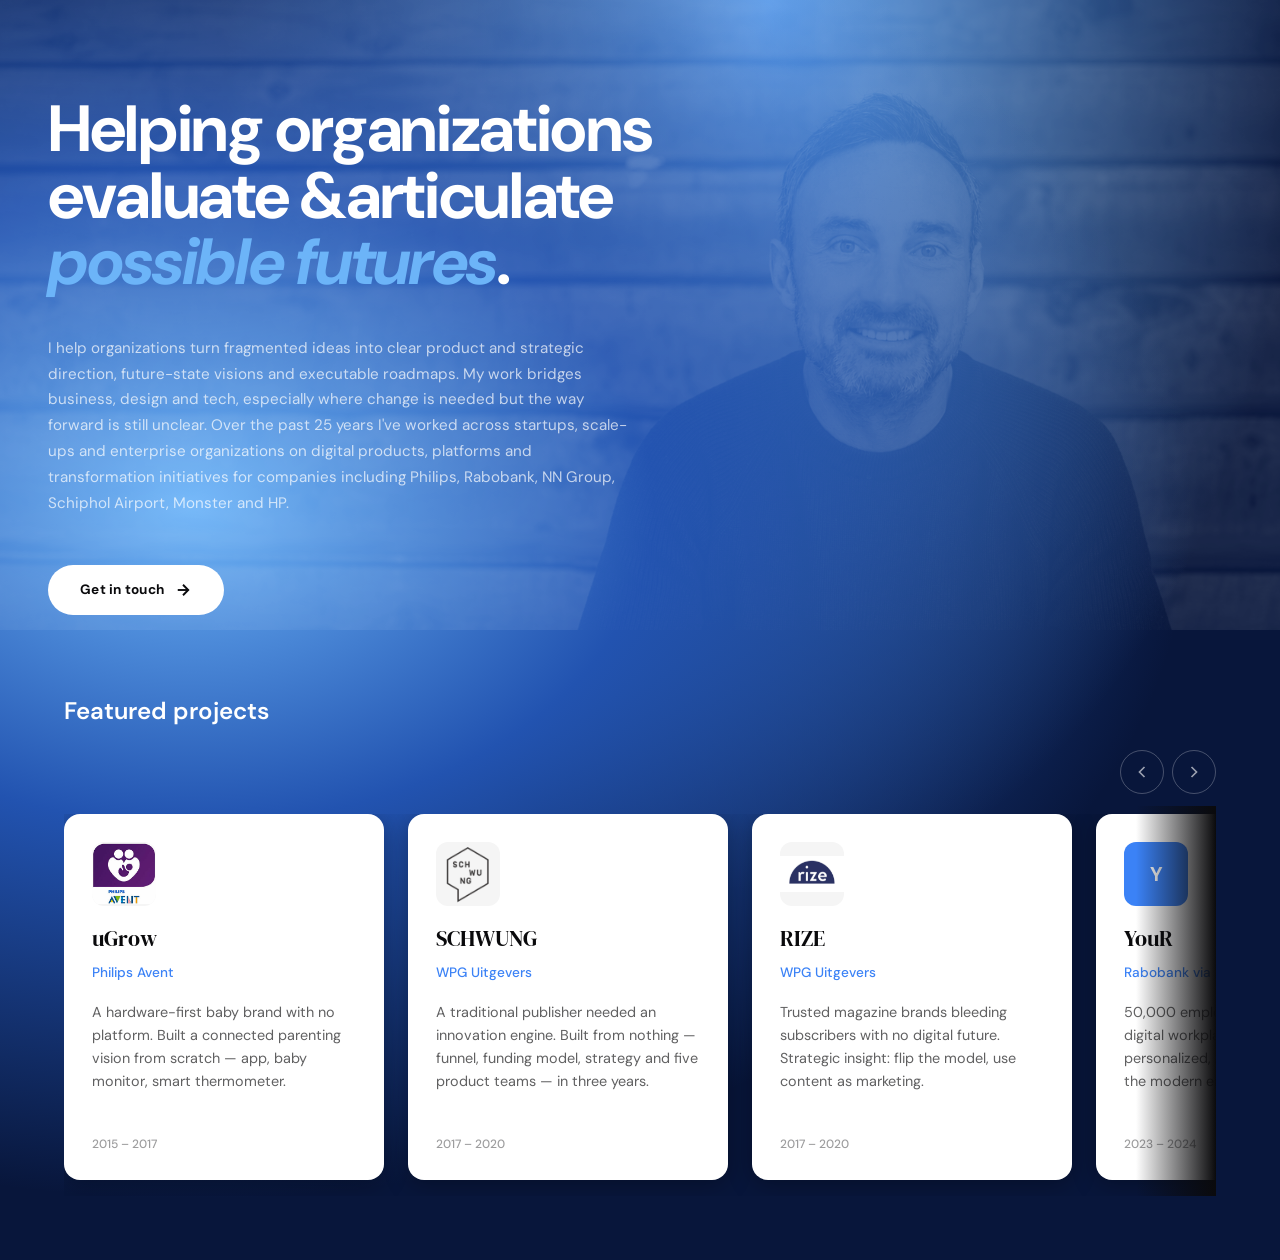
==== indexnew.html @ fad3f4cd "feat: replace R logo placeholder with RIZE image Updated project card with new RIZE logo for visual " ====
<!DOCTYPE html>
<html lang="en">
<head>
  <meta charset="UTF-8">
  <meta name="viewport" content="width=device-width, initial-scale=1.0">
  <title>Laurens Massee — Product, Innovation, Tranformation, Strategic pragmatist</title>
  <link href="https://fonts.googleapis.com/css2?family=DM+Serif+Display:ital@0;1&family=DM+Sans:wght@300;400;500;700&display=swap" rel="stylesheet">
  <style>
    * { margin: 0; padding: 0; box-sizing: border-box; }

    html {
      scroll-behavior: smooth;
    }

    body {
      font-family: 'DM Sans', -apple-system, BlinkMacSystemFont, sans-serif;
      min-height: 100vh;
      background:
        radial-gradient(ellipse at 15% 40%, #6cb4f8 0%, #2253b0 30%, transparent 65%),
        radial-gradient(ellipse at 60% 0%, #5aa0f0 0%, transparent 50%),
        #08163b;
      color: #fff;
    }

    /* ── Blended portrait ── */
    .hero-portrait {
      position: absolute;
      inset: 0;
      height: 70vh;
      pointer-events: none;
      mix-blend-mode: screen;
      opacity: 0.18;
      z-index: 0;
    }

    .hero-portrait img {
      width: 100%;
      height: 100%;
      object-fit: cover;
      object-position: center top;
    }

    /* ── Content container ── */
    .content {
      position: relative;
      z-index: 10;
      max-width: 1280px;
      margin: 0 auto;
      padding: 6rem 3rem 5rem;
    }

    /* ── Headline ── */
    .headline {
      font-family: 'DM Sans', sans-serif;
      font-weight: 700;
      font-size: clamp(1.9rem, 5.1vw, 4.2rem);
      line-height: 1.02;
      letter-spacing: -0.02em;
      color: #fff;
      max-width: 16ch;
      text-wrap: balance;
      margin-bottom: 2.5rem;
    }

    .headline em {
      font-style: italic;
      color: #6cb4f8;
    }

    /* ── Body copy ── */
    .body-copy {
      font-size: clamp(0.85rem, 1.2vw, 0.95rem);
      font-weight: 400;
      line-height: 1.7;
      color: rgba(255, 255, 255, 0.7);
      max-width: 58ch;
      margin-bottom: 3rem;
    }

    /* ── CTA Button ── */
    .cta-button {
      display: inline-flex;
      align-items: center;
      gap: 0.6rem;
      background: #fff;
      color: #0a0a0c;
      font-family: 'DM Sans', sans-serif;
      font-size: 0.85rem;
      font-weight: 700;
      letter-spacing: 0.02em;
      padding: 1rem 2rem;
      border-radius: 50px;
      text-decoration: none;
      transition: all 0.2s ease;
    }

    .cta-button:hover {
      background: #3b82f6;
      color: #fff;
    }

    .cta-button svg {
      width: 18px;
      height: 18px;
      stroke: currentColor;
      fill: none;
      stroke-width: 2.5;
    }

    /* ── Divider ── */
    .divider {
      height: 1px;
      width: 100%;
      background: rgba(255, 255, 255, 0.1);
      margin: 3rem 0 2rem;
    }

    /* ── Section heading ── */
    .section-heading {
      font-family: 'DM Sans', sans-serif;
      font-weight: 600;
      font-size: 1.5rem;
      color: #fff;
      margin-bottom: 1.5rem;
    }

    /* ── Projects section ── */
    .projects-section {
      padding: 0 4rem 4rem;
      max-width: 1400px;
      margin: 0 auto;
    }

    /* ── Carousel container ── */
    .carousel-wrapper {
      position: relative;
    }

    .carousel-nav {
      display: flex;
      justify-content: flex-end;
      gap: 0.5rem;
      margin-bottom: 1.25rem;
    }

    .carousel-btn {
      width: 44px;
      height: 44px;
      border: 1px solid rgba(255, 255, 255, 0.25);
      border-radius: 50%;
      background: transparent;
      color: rgba(255, 255, 255, 0.6);
      cursor: pointer;
      display: flex;
      align-items: center;
      justify-content: center;
      transition: all 0.2s;
    }

    .carousel-btn:hover {
      border-color: #fff;
      color: #fff;
      background: rgba(255, 255, 255, 0.08);
    }

    .carousel-btn:disabled {
      opacity: 0.3;
      cursor: not-allowed;
    }

    .carousel-btn svg {
      width: 20px;
      height: 20px;
      stroke: currentColor;
      fill: none;
      stroke-width: 2;
    }

    /* ── Carousel track ── */
    .carousel-track {
      display: flex;
      gap: 1.5rem;
      overflow-x: auto;
      scroll-behavior: smooth;
      padding-bottom: 1rem;
      scrollbar-width: none;
      -ms-overflow-style: none;
    }

    .carousel-track::-webkit-scrollbar {
      display: none;
    }

    /* ── Project cards (white, rounded) ── */
    .project-card {
      flex: 0 0 320px;
      background: #fff;
      border-radius: 16px;
      padding: 1.75rem;
      display: flex;
      flex-direction: column;
      gap: 1.25rem;
      box-shadow: 0 4px 24px rgba(0, 0, 0, 0.3);
      cursor: pointer;
      transition: transform 0.2s ease, box-shadow 0.2s ease;
    }

    .project-card:hover {
      transform: translateY(-4px);
      box-shadow: 0 8px 32px rgba(0, 0, 0, 0.4);
    }

    .card-logo {
      width: 64px;
      height: 64px;
      border-radius: 12px;
      object-fit: contain;
      background: #f5f5f5;
    }

    .card-logo-placeholder {
      width: 64px;
      height: 64px;
      border-radius: 12px;
      background: #3b82f6;
      color: #fff;
      display: flex;
      align-items: center;
      justify-content: center;
      font-family: 'DM Sans', sans-serif;
      font-size: 1.25rem;
      font-weight: 700;
    }

    /* ── Modal Overlay ── */
    .modal-overlay {
      position: fixed;
      inset: 0;
      background: rgba(8, 22, 59, 0.9);
      backdrop-filter: blur(8px);
      z-index: 1000;
      display: none;
      align-items: center;
      justify-content: center;
      padding: 2rem;
    }

    .modal-overlay.active {
      display: flex;
    }

    .modal-content {
      background: #fff;
      border-radius: 20px;
      max-width: 640px;
      width: 100%;
      max-height: 85vh;
      overflow-y: auto;
      padding: 2.5rem;
      position: relative;
    }

    .modal-close {
      position: absolute;
      top: 1.25rem;
      right: 1.25rem;
      width: 40px;
      height: 40px;
      border: none;
      background: #f0f0f0;
      border-radius: 50%;
      cursor: pointer;
      display: flex;
      align-items: center;
      justify-content: center;
      transition: background 0.2s;
    }

    .modal-close:hover {
      background: #e0e0e0;
    }

    .modal-close svg {
      width: 20px;
      height: 20px;
      stroke: #333;
      stroke-width: 2;
    }

    .modal-number {
      display: inline-flex;
      align-items: center;
      justify-content: center;
      width: 56px;
      height: 56px;
      border-radius: 12px;
      background: #3b82f6;
      color: #fff;
      font-family: 'DM Sans', sans-serif;
      font-size: 0.75rem;
      font-weight: 700;
      letter-spacing: 0.08em;
      margin-bottom: 1.5rem;
    }

    .modal-title {
      font-family: 'DM Serif Display', Georgia, serif;
      font-size: 2rem;
      font-weight: 400;
      color: #0a0a0c;
      line-height: 1.2;
      margin-bottom: 0.5rem;
    }

    .modal-client {
      font-size: 1rem;
      font-weight: 500;
      color: #3b82f6;
      margin-bottom: 1.5rem;
    }

    .modal-body {
      font-size: 1rem;
      font-weight: 400;
      line-height: 1.7;
      color: rgba(10, 10, 12, 0.75);
      margin-bottom: 1.5rem;
    }

    .modal-outcome-label {
      font-size: 0.75rem;
      font-weight: 700;
      letter-spacing: 0.1em;
      text-transform: uppercase;
      color: rgba(10, 10, 12, 0.4);
      margin-bottom: 0.5rem;
    }

    .modal-outcome {
      font-size: 0.95rem;
      font-weight: 400;
      line-height: 1.6;
      color: rgba(10, 10, 12, 0.65);
      margin-bottom: 1.5rem;
    }

    .modal-meta {
      display: flex;
      gap: 2rem;
      padding-top: 1rem;
      border-top: 1px solid #eee;
    }

    .modal-meta-item {
      display: flex;
      flex-direction: column;
      gap: 0.25rem;
    }

    .modal-meta-label {
      font-size: 0.7rem;
      font-weight: 700;
      letter-spacing: 0.1em;
      text-transform: uppercase;
      color: rgba(10, 10, 12, 0.4);
    }

    .modal-meta-value {
      font-size: 0.9rem;
      font-weight: 500;
      color: #0a0a0c;
    }

    .card-number {
      display: inline-flex;
      align-items: center;
      justify-content: center;
      width: 56px;
      height: 56px;
      border-radius: 12px;
      background: #3b82f6;
      color: #fff;
      font-family: 'DM Sans', sans-serif;
      font-size: 0.75rem;
      font-weight: 700;
      letter-spacing: 0.08em;
      text-transform: uppercase;
    }

    .card-title {
      font-family: 'DM Serif Display', Georgia, serif;
      font-size: 1.35rem;
      font-weight: 400;
      color: #0a0a0c;
      line-height: 1.2;
    }

    .card-client {
      font-size: 0.85rem;
      font-weight: 500;
      color: #3b82f6;
      margin-top: -0.5rem;
    }

    .card-body {
      font-size: 0.9rem;
      font-weight: 400;
      line-height: 1.6;
      color: rgba(10, 10, 12, 0.65);
    }

    .card-year {
      font-size: 0.75rem;
      font-weight: 500;
      color: rgba(10, 10, 12, 0.4);
      margin-top: auto;
    }

    /* ── Fade edge ── */
    .carousel-fade {
      position: absolute;
      right: 0;
      top: 56px;
      bottom: 0;
      width: 80px;
      background: linear-gradient(to left, #0a0a0c 0%, transparent 100%);
      pointer-events: none;
    }

    /* ── Mobile ── */
    @media (max-width: 768px) {
      .content {
        padding: 4rem 1.5rem 3rem;
      }

      .hero-portrait {
        height: 50vh;
        opacity: 0.12;
      }

      .headline {
        font-size: 2rem;
        max-width: 100%;
      }

      .carousel-nav {
        justify-content: flex-start;
      }

      .project-card {
        flex: 0 0 280px;
      }

      .carousel-fade {
        display: none;
      }
    }
  </style>
</head>
<body>

  <!-- Blended portrait background -->
  <div class="hero-portrait" aria-hidden="true">
    <img src="hero-bg.jpg" alt="">
  </div>

  <!-- Content -->
  <div class="content">

    <!-- Headline -->
    <h1 class="headline">
      Helping organizations evaluate &amp;articulate <em>possible futures</em>.<br>
    </h1>

    <!-- Body copy -->
    <p class="body-copy">
      I help organizations turn fragmented ideas into clear product and strategic direction, future-state visions and executable roadmaps. My work bridges business, design and tech, especially where change is needed but the way forward is still unclear. Over the past 25 years I've worked across startups, scale-ups and enterprise organizations on digital products, platforms and transformation initiatives for companies including Philips, Rabobank, NN Group, Schiphol Airport, Monster and HP.
    </p>

    <!-- CTA Button -->
    <a href="#cases" class="cta-button">
      Get in touch
      <svg viewBox="0 0 24 24"><path d="M5 12h14"/><path d="m12 5 7 7-7 7"/></svg>
    </a>
  </div>

  <!-- Featured Projects Section -->
  <div class="projects-section">
    <!-- Section heading -->
    <h2 class="section-heading">Featured projects</h2>
    <!-- Carousel -->
    <div class="carousel-wrapper" id="cases">
      <div class="carousel-nav">
        <button class="carousel-btn" id="prevBtn" aria-label="Previous">
          <svg viewBox="0 0 24 24"><polyline points="15 18 9 12 15 6"/></svg>
        </button>
        <button class="carousel-btn" id="nextBtn" aria-label="Next">
          <svg viewBox="0 0 24 24"><polyline points="9 6 15 12 9 18"/></svg>
        </button>
      </div>

      <div class="carousel-track" id="carouselTrack">

        <article class="project-card">
          <img src="logos/philips-avent.jpg" alt="Philips Avent" class="card-logo">
          <h3 class="card-title">uGrow</h3>
          <p class="card-client">Philips Avent</p>
          <p class="card-body">A hardware-first baby brand with no platform. Built a connected parenting vision from scratch — app, baby monitor, smart thermometer.</p>
          <span class="card-year">2015 – 2017</span>
        </article>

        <article class="project-card">
          <img src="logos/schwung.png" alt="SCHWUNG" class="card-logo">
          <h3 class="card-title">SCHWUNG</h3>
          <p class="card-client">WPG Uitgevers</p>
          <p class="card-body">A traditional publisher needed an innovation engine. Built from nothing — funnel, funding model, strategy and five product teams — in three years.</p>
          <span class="card-year">2017 – 2020</span>
        </article>

        <article class="project-card">
          <img src="logos/rize.png" alt="RIZE" class="card-logo">
          <h3 class="card-title">RIZE</h3>
          <p class="card-client">WPG Uitgevers</p>
          <p class="card-body">Trusted magazine brands bleeding subscribers with no digital future. Strategic insight: flip the model, use content as marketing.</p>
          <span class="card-year">2017 – 2020</span>
        </article>

        <article class="project-card">
          <div class="card-logo-placeholder">Y</div>
          <h3 class="card-title">YouR</h3>
          <p class="card-client">Rabobank via Macaw</p>
          <p class="card-body">50,000 employees with no coherent digital workplace. Originated YouR: a personalized, AI-assisted platform for the modern enterprise.</p>
          <span class="card-year">2023 – 2024</span>
        </article>

        <article class="project-card">
          <div class="card-logo-placeholder">A</div>
          <h3 class="card-title">AirportOS</h3>
          <p class="card-client">Amsterdam Airport Schiphol</p>
          <p class="card-body">Schiphol at capacity limits with two departments running in parallel. Developed the AirportOS vision and led the merger.</p>
          <span class="card-year">2024 – 2026</span>
        </article>

        <article class="project-card">
          <div class="card-logo-placeholder">N</div>
          <h3 class="card-title">NN International</h3>
          <p class="card-client">NN Group</p>
          <p class="card-body">Deep customer trust in health and finance, needing to grow beyond core insurance. Led multidisciplinary teams through the early-stage innovation cycle.</p>
          <span class="card-year">2021 – 2022</span>
        </article>

      </div>

      <div class="carousel-fade"></div>
    </div>

  </div>

  <!-- Modal Overlay -->
  <div class="modal-overlay" id="modalOverlay">
    <div class="modal-content">
      <button class="modal-close" id="modalClose">
        <svg viewBox="0 0 24 24" fill="none"><path d="M18 6L6 18M6 6l12 12"/></svg>
      </button>
      <div class="modal-number" id="modalNumber"></div>
      <h3 class="modal-title" id="modalTitle"></h3>
      <p class="modal-client" id="modalClient"></p>
      <p class="modal-body" id="modalBody"></p>
      <p class="modal-outcome-label">Outcome</p>
      <p class="modal-outcome" id="modalOutcome"></p>
      <div class="modal-meta">
        <div class="modal-meta-item">
          <span class="modal-meta-label">Role</span>
          <span class="modal-meta-value" id="modalRole"></span>
        </div>
        <div class="modal-meta-item">
          <span class="modal-meta-label">Year</span>
          <span class="modal-meta-value" id="modalYear"></span>
        </div>
        <div class="modal-meta-item">
          <span class="modal-meta-label">Status</span>
          <span class="modal-meta-value" id="modalStatus"></span>
        </div>
      </div>
    </div>
  </div>

  <script>
    // Carousel navigation
    const track = document.getElementById('carouselTrack');
    const prevBtn = document.getElementById('prevBtn');
    const nextBtn = document.getElementById('nextBtn');
    const scrollAmount = 340;

    prevBtn.addEventListener('click', () => {
      track.scrollBy({ left: -scrollAmount, behavior: 'smooth' });
    });

    nextBtn.addEventListener('click', () => {
      track.scrollBy({ left: scrollAmount, behavior: 'smooth' });
    });

    // Case data
    const cases = {
      1: {
        number: 'I',
        title: 'uGrow',
        client: 'Philips Avent — Amsterdam & Bangalore',
        body: 'Philips Avent made analog baby products with no digital proposition and no relationship with parents beyond the sale. I led experience design across a cross-functional discovery and delivery programme, shaping the product vision and end-to-end UX for a connected parenting platform — app, baby monitor, smart thermometer, bottle sleeve.',
        outcome: 'First medically certified smart parenting platform in the US and EU. CES Innovation Award, iF Design Award, Red Dot Award.',
        role: 'Experience design lead',
        year: '2015 – 2017',
        status: 'Shipped'
      },
      2: {
        number: 'II',
        title: 'SCHWUNG',
        client: 'WPG Publishers — Amsterdam',
        body: 'WPG Publishers needed an innovation capability — not a project, but a permanent engine. I built SCHWUNG from scratch: a stage-gated innovation funnel with its own validation methodology and funding model, structured around a 4-D strategy — Direct to consumer, Data Driven, Digital, Device independent. 150 ideas ran through the funnel over three years. The ones that survived validation launched: Coachfinder, Spiek!, ThrillerAbo, Thrillseeker, Kinderboeken.nl.',
        outcome: 'Multiple products launched and generating revenue. New ways of working embedded across the organisation. The innovation capability outlasted the programmes it spawned.',
        role: 'Head of Innovation, MT member',
        year: '2017 – 2020',
        status: 'Running'
      },
      3: {
        number: 'III',
        title: 'RIZE',
        client: 'WPG Publishers — Amsterdam',
        body: "WPG's most trusted magazine brands were losing subscribers with no viable digital replacement. The strategic insight: publishers own the most valuable content in the market but can no longer monetise it directly — flip the model, use content as marketing and sell memberships and products in the wellbeing space. That became RIZE.",
        outcome: 'Coachfinder and ThrillerAbo launched and generated revenue. RIZE was not funded. The magazine business was sold within a year — the strategic logic played out exactly as forecast.',
        role: 'Head of Innovation, MT member',
        year: '2017 – 2020',
        status: 'Concept — not funded'
      },
      4: {
        number: 'IV',
        title: 'YouR',
        client: 'Rabobank — via Macaw, Amsterdam',
        body: "Rabobank's 50,000 employees had no coherent digital workplace — every secondary task meant jumping between legacy tools. I led research and concept development through 18 interviews and trend mapping, then originated YouR: a personalized, AI-assisted platform replacing the fragmented tool landscape with a single intelligent interaction layer.",
        outcome: 'Strategic blueprint handed over to the organisation for implementation.',
        role: 'Digital strategist & design lead',
        year: '2023 – 2024',
        status: 'Blueprint — not implemented'
      },
      5: {
        number: 'V',
        title: 'AirportOS',
        client: 'Amsterdam Airport Schiphol',
        body: 'Schiphol was at capacity limits with two departments — APOC and FACT — running in parallel without shared direction or tools. I developed the AirportOS vision: an intelligence layer letting Schiphol predict, coordinate and optimise capacity across the chain. In parallel, I led the merger of both departments and defined the operating model, roadmap and governance through 2030.',
        outcome: 'Shared vision, capabilities framework and transformation roadmap handed over. Multi-year programme governance in place.',
        role: 'Strategic Change Manager',
        year: '2024 – 2026',
        status: 'Blueprint handed over'
      },
      6: {
        number: 'VI',
        title: 'NN International',
        client: 'NN Group — Amsterdam',
        body: "NN International had deep customer trust in health and finance and needed to grow beyond its core insurance business. Within NN Group's corporate venture structure, I led multidisciplinary teams spanning marketing, service design and IT through the full early-stage innovation cycle — identifying needs, framing propositions, prototyping and testing in the eHealth domain.",
        outcome: 'Multiple eHealth propositions developed and trialed.',
        role: 'Innovation lead',
        year: '2021 – 2022',
        status: 'Ventured'
      }
    };

    // Modal functionality
    const modal = document.getElementById('modalOverlay');
    const modalClose = document.getElementById('modalClose');
    const cards = document.querySelectorAll('.project-card');

    cards.forEach((card, index) => {
      card.addEventListener('click', () => {
        const caseData = cases[index + 1];
        if (caseData) {
          document.getElementById('modalNumber').textContent = caseData.number;
          document.getElementById('modalTitle').textContent = caseData.title;
          document.getElementById('modalClient').textContent = caseData.client;
          document.getElementById('modalBody').textContent = caseData.body;
          document.getElementById('modalOutcome').textContent = caseData.outcome;
          document.getElementById('modalRole').textContent = caseData.role;
          document.getElementById('modalYear').textContent = caseData.year;
          document.getElementById('modalStatus').textContent = caseData.status;
          modal.classList.add('active');
          document.body.style.overflow = 'hidden';
        }
      });
    });

    function closeModal() {
      modal.classList.remove('active');
      document.body.style.overflow = '';
    }

    modalClose.addEventListener('click', closeModal);
    modal.addEventListener('click', (e) => {
      if (e.target === modal) closeModal();
    });
    document.addEventListener('keydown', (e) => {
      if (e.key === 'Escape') closeModal();
    });
  </script>

</body>
</html>
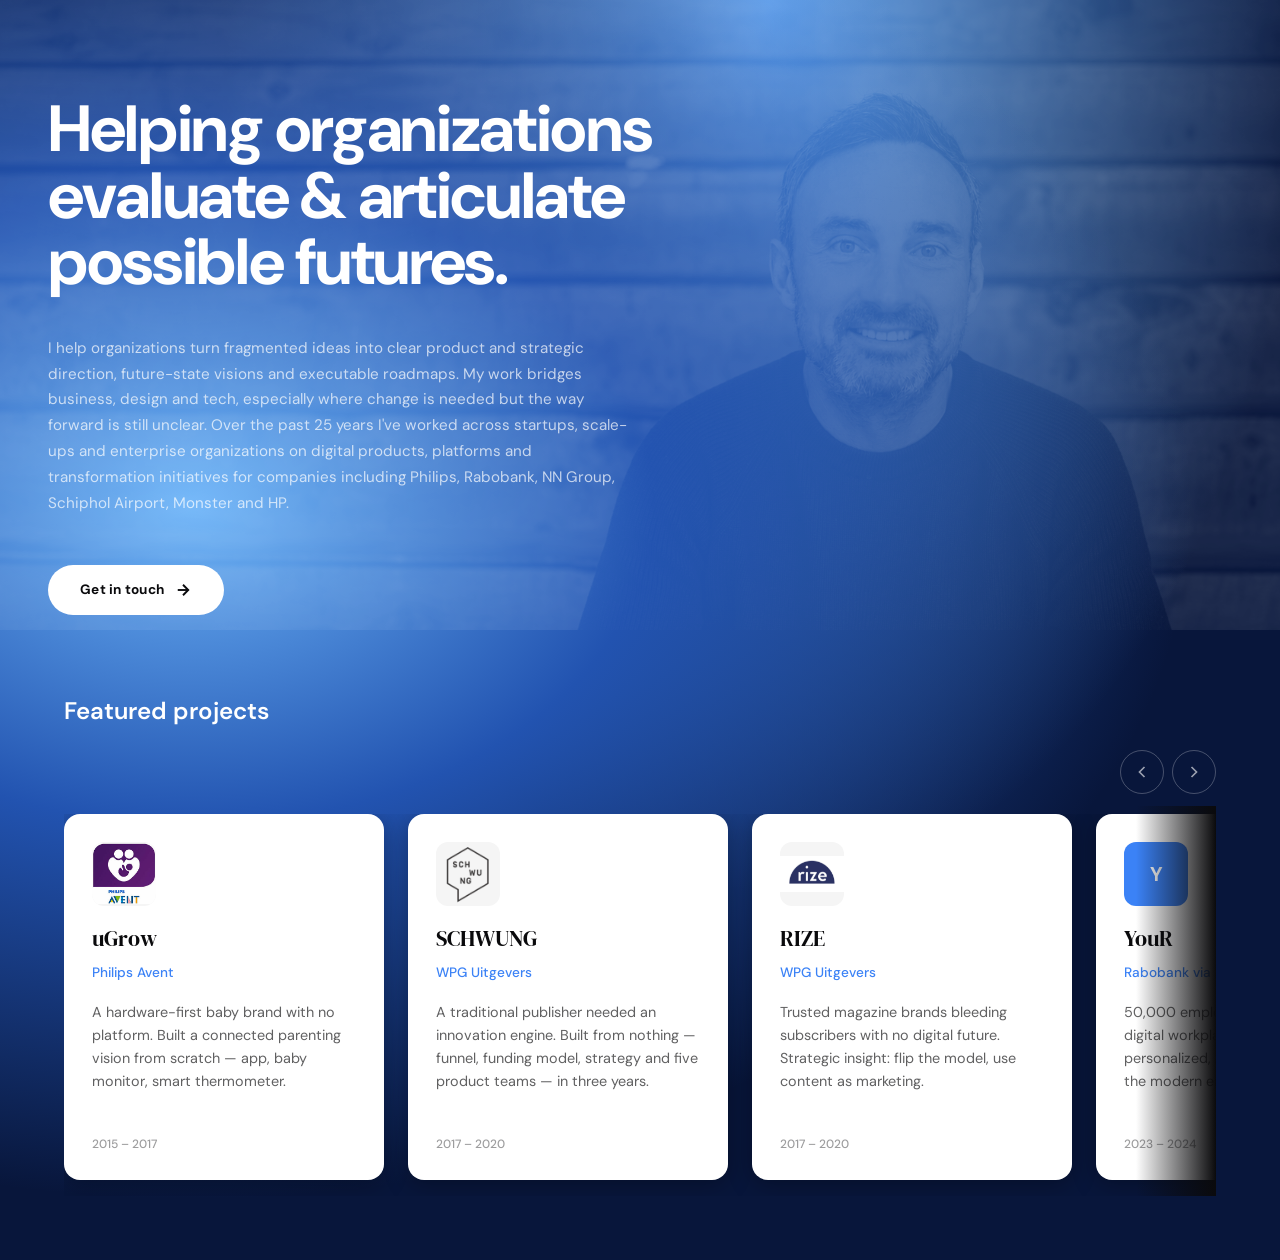
==== commit e526eb79: "fix: correct typo in headline text" ====
--- a/indexnew.html
+++ b/indexnew.html
@@ -469,7 +469,7 @@
 
     <!-- Headline -->
     <h1 class="headline">
-      Helping organizations evaluate &amp;articulate <em>possible futures</em>.<br>
+      Helping organizations evaluate &amp; articulate possible futures.<br>
     </h1>
 
     <!-- Body copy -->
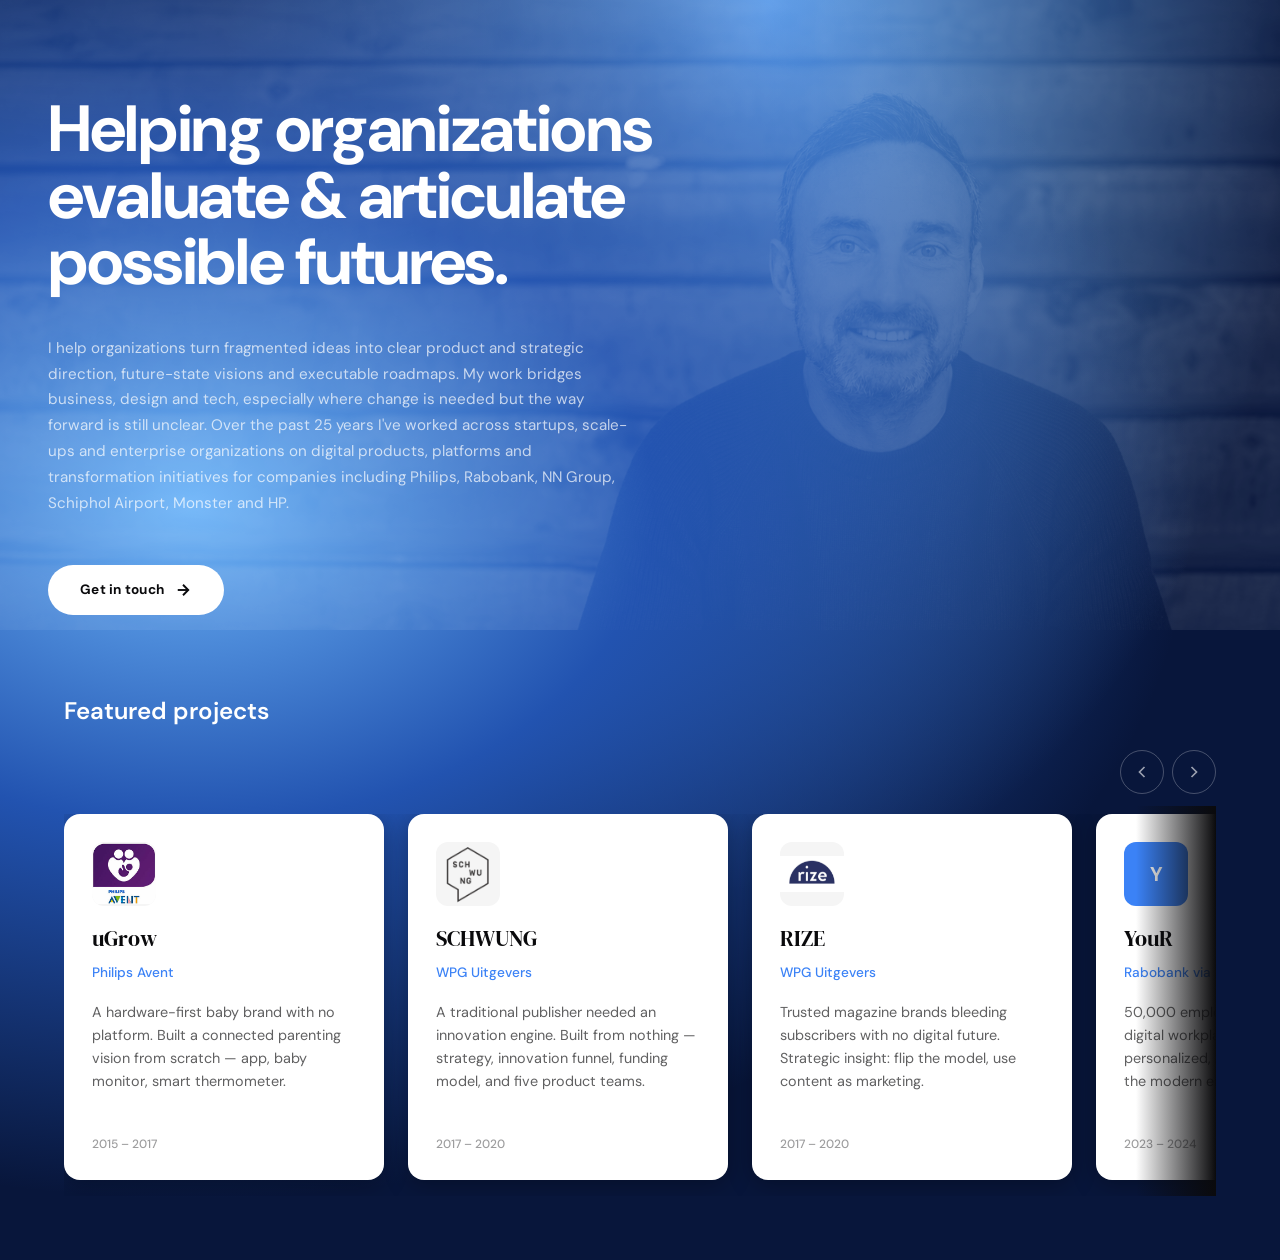
==== commit 11658e23: "feat: reformat text and SVG elements in indexnew.html" ====
--- a/indexnew.html
+++ b/indexnew.html
@@ -1,12 +1,19 @@
 <!DOCTYPE html>
 <html lang="en">
+
 <head>
   <meta charset="UTF-8">
   <meta name="viewport" content="width=device-width, initial-scale=1.0">
   <title>Laurens Massee — Product, Innovation, Tranformation, Strategic pragmatist</title>
-  <link href="https://fonts.googleapis.com/css2?family=DM+Serif+Display:ital@0;1&family=DM+Sans:wght@300;400;500;700&display=swap" rel="stylesheet">
+  <link
+    href="https://fonts.googleapis.com/css2?family=DM+Serif+Display:ital@0;1&family=DM+Sans:wght@300;400;500;700&display=swap"
+    rel="stylesheet">
   <style>
-    * { margin: 0; padding: 0; box-sizing: border-box; }
+    * {
+      margin: 0;
+      padding: 0;
+      box-sizing: border-box;
+    }
 
     html {
       scroll-behavior: smooth;
@@ -457,6 +464,7 @@
     }
   </style>
 </head>
+
 <body>
 
   <!-- Blended portrait background -->
@@ -474,13 +482,20 @@
 
     <!-- Body copy -->
     <p class="body-copy">
-      I help organizations turn fragmented ideas into clear product and strategic direction, future-state visions and executable roadmaps. My work bridges business, design and tech, especially where change is needed but the way forward is still unclear. Over the past 25 years I've worked across startups, scale-ups and enterprise organizations on digital products, platforms and transformation initiatives for companies including Philips, Rabobank, NN Group, Schiphol Airport, Monster and HP.
+      I help organizations turn fragmented ideas into clear product and strategic direction, future-state visions and
+      executable roadmaps. My work bridges business, design and tech, especially where change is needed but the way
+      forward is still unclear. Over the past 25 years I've worked across startups, scale-ups and enterprise
+      organizations on digital products, platforms and transformation initiatives for companies including Philips,
+      Rabobank, NN Group, Schiphol Airport, Monster and HP.
     </p>
 
     <!-- CTA Button -->
     <a href="#cases" class="cta-button">
       Get in touch
-      <svg viewBox="0 0 24 24"><path d="M5 12h14"/><path d="m12 5 7 7-7 7"/></svg>
+      <svg viewBox="0 0 24 24">
+        <path d="M5 12h14" />
+        <path d="m12 5 7 7-7 7" />
+      </svg>
     </a>
   </div>
 
@@ -492,10 +507,14 @@
     <div class="carousel-wrapper" id="cases">
       <div class="carousel-nav">
         <button class="carousel-btn" id="prevBtn" aria-label="Previous">
-          <svg viewBox="0 0 24 24"><polyline points="15 18 9 12 15 6"/></svg>
+          <svg viewBox="0 0 24 24">
+            <polyline points="15 18 9 12 15 6" />
+          </svg>
         </button>
         <button class="carousel-btn" id="nextBtn" aria-label="Next">
-          <svg viewBox="0 0 24 24"><polyline points="9 6 15 12 9 18"/></svg>
+          <svg viewBox="0 0 24 24">
+            <polyline points="9 6 15 12 9 18" />
+          </svg>
         </button>
       </div>
 
@@ -505,7 +524,8 @@
           <img src="logos/philips-avent.jpg" alt="Philips Avent" class="card-logo">
           <h3 class="card-title">uGrow</h3>
           <p class="card-client">Philips Avent</p>
-          <p class="card-body">A hardware-first baby brand with no platform. Built a connected parenting vision from scratch — app, baby monitor, smart thermometer.</p>
+          <p class="card-body">A hardware-first baby brand with no platform. Built a connected parenting vision from
+            scratch — app, baby monitor, smart thermometer.</p>
           <span class="card-year">2015 – 2017</span>
         </article>
 
@@ -513,7 +533,9 @@
           <img src="logos/schwung.png" alt="SCHWUNG" class="card-logo">
           <h3 class="card-title">SCHWUNG</h3>
           <p class="card-client">WPG Uitgevers</p>
-          <p class="card-body">A traditional publisher needed an innovation engine. Built from nothing — funnel, funding model, strategy and five product teams — in three years.</p>
+          <p class="card-body">A traditional publisher needed an innovation engine. Built from nothing — strategy,
+            innovation
+            funnel, funding model, and five product teams.</p>
           <span class="card-year">2017 – 2020</span>
         </article>
 
@@ -521,7 +543,8 @@
           <img src="logos/rize.png" alt="RIZE" class="card-logo">
           <h3 class="card-title">RIZE</h3>
           <p class="card-client">WPG Uitgevers</p>
-          <p class="card-body">Trusted magazine brands bleeding subscribers with no digital future. Strategic insight: flip the model, use content as marketing.</p>
+          <p class="card-body">Trusted magazine brands bleeding subscribers with no digital future. Strategic insight:
+            flip the model, use content as marketing.</p>
           <span class="card-year">2017 – 2020</span>
         </article>
 
@@ -529,15 +552,17 @@
           <div class="card-logo-placeholder">Y</div>
           <h3 class="card-title">YouR</h3>
           <p class="card-client">Rabobank via Macaw</p>
-          <p class="card-body">50,000 employees with no coherent digital workplace. Originated YouR: a personalized, AI-assisted platform for the modern enterprise.</p>
+          <p class="card-body">50,000 employees with no coherent digital workplace. Originated YouR: a personalized,
+            AI-assisted platform for the modern enterprise.</p>
           <span class="card-year">2023 – 2024</span>
         </article>
 
         <article class="project-card">
-          <div class="card-logo-placeholder">A</div>
+          <img src="logos/schiphol.png" alt="AMS Schiphol" class="card-logo">
           <h3 class="card-title">AirportOS</h3>
           <p class="card-client">Amsterdam Airport Schiphol</p>
-          <p class="card-body">Schiphol at capacity limits with two departments running in parallel. Developed the AirportOS vision and led the merger.</p>
+          <p class="card-body">Schiphol at capacity limits with two departments running in parallel. Developed the
+            AirportOS vision and led the merger.</p>
           <span class="card-year">2024 – 2026</span>
         </article>
 
@@ -545,7 +570,8 @@
           <div class="card-logo-placeholder">N</div>
           <h3 class="card-title">NN International</h3>
           <p class="card-client">NN Group</p>
-          <p class="card-body">Deep customer trust in health and finance, needing to grow beyond core insurance. Led multidisciplinary teams through the early-stage innovation cycle.</p>
+          <p class="card-body">Deep customer trust in health and finance, needing to grow beyond core insurance. Led
+            multidisciplinary teams through the early-stage innovation cycle.</p>
           <span class="card-year">2021 – 2022</span>
         </article>
 
@@ -560,7 +586,9 @@
   <div class="modal-overlay" id="modalOverlay">
     <div class="modal-content">
       <button class="modal-close" id="modalClose">
-        <svg viewBox="0 0 24 24" fill="none"><path d="M18 6L6 18M6 6l12 12"/></svg>
+        <svg viewBox="0 0 24 24" fill="none">
+          <path d="M18 6L6 18M6 6l12 12" />
+        </svg>
       </button>
       <div class="modal-number" id="modalNumber"></div>
       <h3 class="modal-title" id="modalTitle"></h3>
@@ -702,4 +730,5 @@
   </script>
 
 </body>
-</html>
+
+</html>
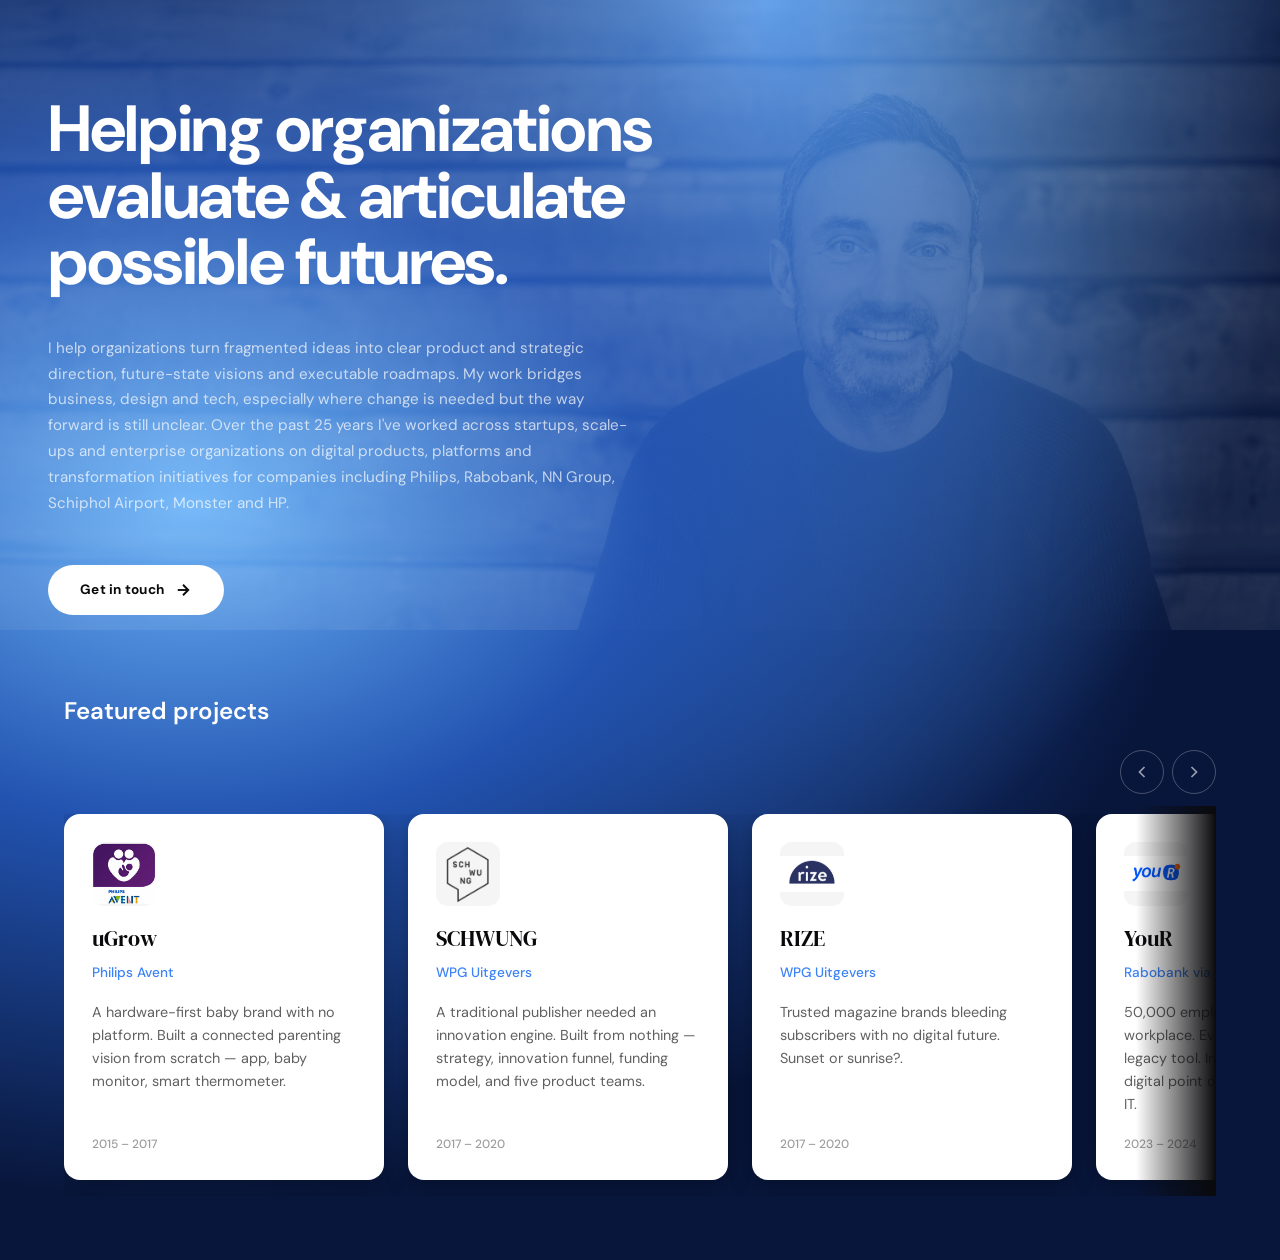
==== commit 18c7fdd2: "feat: update project descriptions and add new logo for YouR Updated descriptions for projects, added" ====
--- a/indexnew.html
+++ b/indexnew.html
@@ -534,8 +534,7 @@
           <h3 class="card-title">SCHWUNG</h3>
           <p class="card-client">WPG Uitgevers</p>
           <p class="card-body">A traditional publisher needed an innovation engine. Built from nothing — strategy,
-            innovation
-            funnel, funding model, and five product teams.</p>
+            innovation funnel, funding model, and five product teams.</p>
           <span class="card-year">2017 – 2020</span>
         </article>
 
@@ -543,17 +542,16 @@
           <img src="logos/rize.png" alt="RIZE" class="card-logo">
           <h3 class="card-title">RIZE</h3>
           <p class="card-client">WPG Uitgevers</p>
-          <p class="card-body">Trusted magazine brands bleeding subscribers with no digital future. Strategic insight:
-            flip the model, use content as marketing.</p>
+          <p class="card-body">Trusted magazine brands bleeding subscribers with no digital future. Sunset or
+              sunrise?.</p>
           <span class="card-year">2017 – 2020</span>
         </article>
 
         <article class="project-card">
-          <div class="card-logo-placeholder">Y</div>
+          <img src="logos/your.png" alt="YouR" class="card-logo">
           <h3 class="card-title">YouR</h3>
           <p class="card-client">Rabobank via Macaw</p>
-          <p class="card-body">50,000 employees with no coherent digital workplace. Originated YouR: a personalized,
-            AI-assisted platform for the modern enterprise.</p>
+          <p class="card-body">50,000 employees, no coherent digital workplace. Every task meant a different legacy tool. Imagine a better future digital point of interaction for HR and IT.</p>
           <span class="card-year">2023 – 2024</span>
         </article>
 
@@ -561,8 +559,8 @@
           <img src="logos/schiphol.png" alt="AMS Schiphol" class="card-logo">
           <h3 class="card-title">AirportOS</h3>
           <p class="card-client">Amsterdam Airport Schiphol</p>
-          <p class="card-body">Schiphol at capacity limits with two departments running in parallel. Developed the
-            AirportOS vision and led the merger.</p>
+          <p class="card-body">An airport at capacity limits, two departments without alignment, and no
+              intelligent platform to run on. Design & plan the change without disturbing the run.</p>
           <span class="card-year">2024 – 2026</span>
         </article>
 
@@ -570,8 +568,8 @@
           <div class="card-logo-placeholder">N</div>
           <h3 class="card-title">NN International</h3>
           <p class="card-client">NN Group</p>
-          <p class="card-body">Deep customer trust in health and finance, needing to grow beyond core insurance. Led
-            multidisciplinary teams through the early-stage innovation cycle.</p>
+          <p class="card-body">Deep customer trust in health and finance. Could that open new territory in
+              eHealth and Family care?</p>
           <span class="card-year">2021 – 2022</span>
         </article>
 
@@ -731,4 +729,4 @@
 
 </body>
 
-</html>+</html>
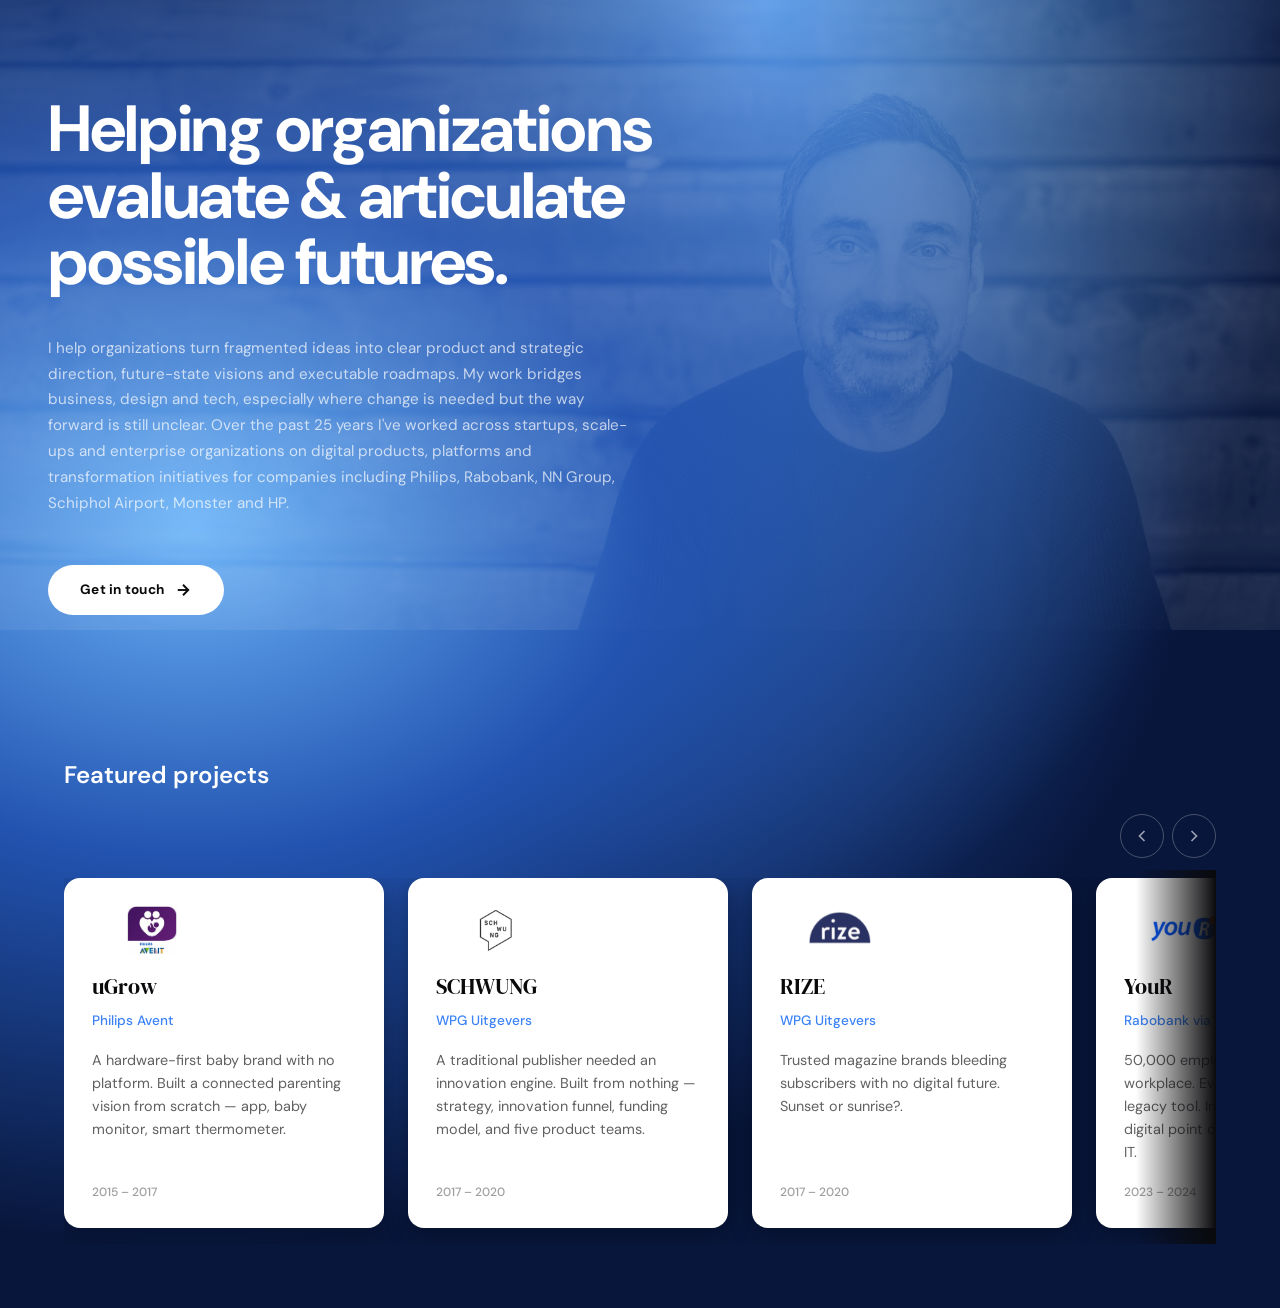
==== commit 2e70ffa0: "feat: adjust project card styles and replace placeholder with image" ====
--- a/indexnew.html
+++ b/indexnew.html
@@ -133,9 +133,11 @@
 
     /* ── Projects section ── */
     .projects-section {
-      padding: 0 4rem 4rem;
+      padding: 4rem 4rem;
       max-width: 1400px;
       margin: 0 auto;
+      position: relative;
+      z-index: 20;
     }
 
     /* ── Carousel container ── */
@@ -218,24 +220,25 @@
     }
 
     .card-logo {
-      width: 64px;
-      height: 64px;
-      border-radius: 12px;
+      height: 48px;
+      width: auto;
+      max-width: 120px;
       object-fit: contain;
-      background: #f5f5f5;
+      border-radius: 0;
+      background: transparent;
     }
 
     .card-logo-placeholder {
-      width: 64px;
-      height: 64px;
-      border-radius: 12px;
+      width: 48px;
+      height: 48px;
+      border-radius: 8px;
       background: #3b82f6;
       color: #fff;
       display: flex;
       align-items: center;
       justify-content: center;
       font-family: 'DM Sans', sans-serif;
-      font-size: 1.25rem;
+      font-size: 1.1rem;
       font-weight: 700;
     }
 
@@ -565,7 +568,7 @@
         </article>
 
         <article class="project-card">
-          <div class="card-logo-placeholder">N</div>
+          <img src="logos/nn-group.jpg" alt="NN Group" class="card-logo">
           <h3 class="card-title">NN International</h3>
           <p class="card-client">NN Group</p>
           <p class="card-body">Deep customer trust in health and finance. Could that open new territory in
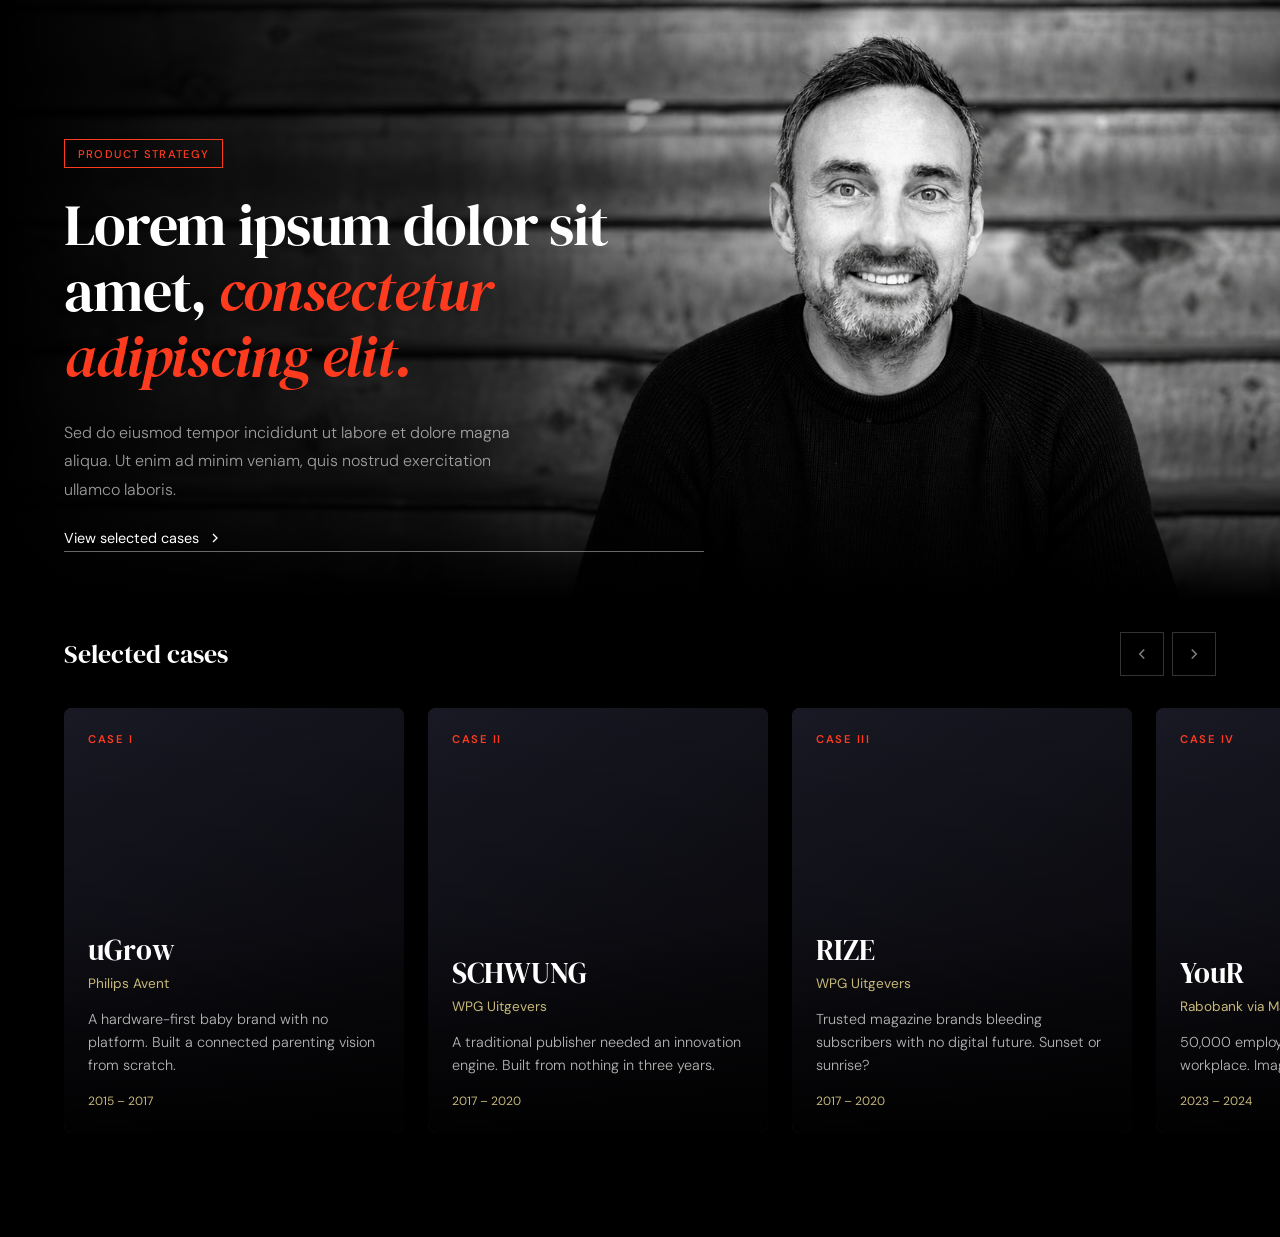
==== commit 573dc831: "feat: update header styles and add testimonials, contact sections" ====
--- a/indexnew.html
+++ b/indexnew.html
@@ -1,197 +1,199 @@
 <!DOCTYPE html>
 <html lang="en">
-
 <head>
   <meta charset="UTF-8">
   <meta name="viewport" content="width=device-width, initial-scale=1.0">
-  <title>Laurens Massee — Product, Innovation, Tranformation, Strategic pragmatist</title>
-  <link
-    href="https://fonts.googleapis.com/css2?family=DM+Serif+Display:ital@0;1&family=DM+Sans:wght@300;400;500;700&display=swap"
-    rel="stylesheet">
+  <title>Laurens Massee — Product Strategist</title>
+  <link href="https://fonts.googleapis.com/css2?family=DM+Serif+Display:ital@0;1&family=DM+Sans:wght@300;400;500&display=swap" rel="stylesheet">
   <style>
-    * {
-      margin: 0;
-      padding: 0;
-      box-sizing: border-box;
-    }
+    * { margin: 0; padding: 0; box-sizing: border-box; }
 
     html {
       scroll-behavior: smooth;
     }
 
     body {
-      font-family: 'DM Sans', -apple-system, BlinkMacSystemFont, sans-serif;
-      min-height: 100vh;
-      background:
-        radial-gradient(ellipse at 15% 40%, #6cb4f8 0%, #2253b0 30%, transparent 65%),
-        radial-gradient(ellipse at 60% 0%, #5aa0f0 0%, transparent 50%),
-        #08163b;
-      color: #fff;
-    }
-
-    /* ── Blended portrait ── */
-    .hero-portrait {
+      background: #000;
+      color: #fff;
+      font-family: 'DM Sans', system-ui, sans-serif;
+    }
+
+    /* ── HERO ── */
+    .hero {
+      height: 70vh;
+      max-height: 600px;
+      display: flex;
+      position: relative;
+      overflow: hidden;
+    }
+
+    /* Left content side */
+    .hero-content {
+      flex: 1;
+      display: flex;
+      flex-direction: column;
+      justify-content: flex-end;
+      padding: 3rem 4rem;
+      max-width: 60%;
+      z-index: 2;
+    }
+
+    .hero-label {
+      font-size: 0.7rem;
+      font-weight: 500;
+      letter-spacing: 0.12em;
+      text-transform: uppercase;
+      color: #ff3b1f;
+      margin-bottom: 1.5rem;
+      padding: 0.4rem 0.8rem;
+      border: 1px solid #ff3b1f;
+      display: inline-block;
+      width: fit-content;
+    }
+
+    .masthead {
+      font-family: 'DM Serif Display', Georgia, serif;
+      font-size: clamp(2.4rem, 4.5vw, 4rem);
+      font-weight: 400;
+      line-height: 1.15;
+      letter-spacing: -0.02em;
+      margin-bottom: 1.75rem;
+      color: #fff;
+      max-width: 580px;
+    }
+
+    .masthead em {
+      font-style: italic;
+      color: #ff3b1f;
+    }
+
+    .body-text {
+      font-size: 1rem;
+      font-weight: 300;
+      line-height: 1.8;
+      color: rgba(255, 255, 255, 0.6);
+      max-width: 480px;
+      margin-bottom: 1.5rem;
+    }
+
+    .hero-cta {
+      display: inline-flex;
+      align-items: center;
+      gap: 0.5rem;
+      color: #fff;
+      font-size: 0.9rem;
+      font-weight: 400;
+      text-decoration: none;
+      border-bottom: 1px solid rgba(255,255,255,0.4);
+      padding-bottom: 0.25rem;
+      transition: border-color 0.2s;
+    }
+
+    .hero-cta:hover {
+      border-color: #fff;
+    }
+
+    .hero-cta svg {
+      width: 16px;
+      height: 16px;
+      stroke: currentColor;
+      fill: none;
+      stroke-width: 2;
+    }
+
+    /* Right image side */
+    .hero-image {
       position: absolute;
-      inset: 0;
-      height: 70vh;
-      pointer-events: none;
-      mix-blend-mode: screen;
-      opacity: 0.18;
+      right: 0;
+      top: 0;
+      width: 100%;
+      height: 100%;
       z-index: 0;
     }
 
-    .hero-portrait img {
+    .hero-image img {
       width: 100%;
       height: 100%;
       object-fit: cover;
-      object-position: center top;
-    }
-
-    /* ── Content container ── */
-    .content {
-      position: relative;
-      z-index: 10;
-      max-width: 1280px;
-      margin: 0 auto;
-      padding: 6rem 3rem 5rem;
-    }
-
-    /* ── Headline ── */
-    .headline {
-      font-family: 'DM Sans', sans-serif;
-      font-weight: 700;
-      font-size: clamp(1.9rem, 5.1vw, 4.2rem);
-      line-height: 1.02;
-      letter-spacing: -0.02em;
-      color: #fff;
-      max-width: 16ch;
-      text-wrap: balance;
-      margin-bottom: 2.5rem;
-    }
-
-    .headline em {
-      font-style: italic;
-      color: #6cb4f8;
-    }
-
-    /* ── Body copy ── */
-    .body-copy {
-      font-size: clamp(0.85rem, 1.2vw, 0.95rem);
+      object-position: center;
+    }
+
+    .hero-image::before {
+      content: '';
+      position: absolute;
+      inset: 0;
+      background:
+        linear-gradient(to right, #000 0%, rgba(0,0,0,0.75) 35%, transparent 65%),
+        linear-gradient(to top, #000 0%, transparent 30%);
+      z-index: 1;
+    }
+
+    /* ── CAROUSEL SECTION ── */
+    .carousel-section {
+      background: #000;
+      padding: 0 0 5rem;
+      margin-top: 0;
+    }
+
+    .carousel-header {
+      display: flex;
+      justify-content: space-between;
+      align-items: center;
+      padding: 0 4rem;
+      margin-bottom: 2rem;
+      margin-top: 2rem;
+    }
+
+    .carousel-title {
+      font-family: 'DM Serif Display', Georgia, serif;
+      font-size: 1.6rem;
       font-weight: 400;
-      line-height: 1.7;
-      color: rgba(255, 255, 255, 0.7);
-      max-width: 58ch;
-      margin-bottom: 3rem;
-    }
-
-    /* ── CTA Button ── */
-    .cta-button {
-      display: inline-flex;
+      color: #fff;
+    }
+
+    .carousel-nav {
+      display: flex;
+      gap: 0.5rem;
+    }
+
+    .carousel-btn {
+      width: 44px;
+      height: 44px;
+      border: 1px solid rgba(255,255,255,0.2);
+      background: transparent;
+      color: rgba(255,255,255,0.5);
+      cursor: pointer;
+      display: flex;
       align-items: center;
-      gap: 0.6rem;
-      background: #fff;
-      color: #0a0a0c;
-      font-family: 'DM Sans', sans-serif;
-      font-size: 0.85rem;
-      font-weight: 700;
-      letter-spacing: 0.02em;
-      padding: 1rem 2rem;
-      border-radius: 50px;
-      text-decoration: none;
-      transition: all 0.2s ease;
-    }
-
-    .cta-button:hover {
-      background: #3b82f6;
-      color: #fff;
-    }
-
-    .cta-button svg {
+      justify-content: center;
+      transition: all 0.2s;
+    }
+
+    .carousel-btn:hover {
+      border-color: rgba(255,255,255,0.5);
+      color: #fff;
+    }
+
+    .carousel-btn:disabled {
+      opacity: 0.3;
+      cursor: not-allowed;
+    }
+
+    .carousel-btn svg {
       width: 18px;
       height: 18px;
       stroke: currentColor;
       fill: none;
-      stroke-width: 2.5;
-    }
-
-    /* ── Divider ── */
-    .divider {
-      height: 1px;
-      width: 100%;
-      background: rgba(255, 255, 255, 0.1);
-      margin: 3rem 0 2rem;
-    }
-
-    /* ── Section heading ── */
-    .section-heading {
-      font-family: 'DM Sans', sans-serif;
-      font-weight: 600;
-      font-size: 1.5rem;
-      color: #fff;
-      margin-bottom: 1.5rem;
-    }
-
-    /* ── Projects section ── */
-    .projects-section {
-      padding: 4rem 4rem;
-      max-width: 1400px;
-      margin: 0 auto;
-      position: relative;
-      z-index: 20;
-    }
-
-    /* ── Carousel container ── */
-    .carousel-wrapper {
-      position: relative;
-    }
-
-    .carousel-nav {
-      display: flex;
-      justify-content: flex-end;
-      gap: 0.5rem;
-      margin-bottom: 1.25rem;
-    }
-
-    .carousel-btn {
-      width: 44px;
-      height: 44px;
-      border: 1px solid rgba(255, 255, 255, 0.25);
-      border-radius: 50%;
-      background: transparent;
-      color: rgba(255, 255, 255, 0.6);
-      cursor: pointer;
-      display: flex;
-      align-items: center;
-      justify-content: center;
-      transition: all 0.2s;
-    }
-
-    .carousel-btn:hover {
-      border-color: #fff;
-      color: #fff;
-      background: rgba(255, 255, 255, 0.08);
-    }
-
-    .carousel-btn:disabled {
-      opacity: 0.3;
-      cursor: not-allowed;
-    }
-
-    .carousel-btn svg {
-      width: 20px;
-      height: 20px;
-      stroke: currentColor;
-      fill: none;
       stroke-width: 2;
     }
 
-    /* ── Carousel track ── */
+    /* Carousel track */
     .carousel-track {
       display: flex;
       gap: 1.5rem;
       overflow-x: auto;
       scroll-behavior: smooth;
-      padding-bottom: 1rem;
+      padding: 0 4rem 1.5rem;
       scrollbar-width: none;
       -ms-overflow-style: none;
     }
@@ -200,426 +202,222 @@
       display: none;
     }
 
-    /* ── Project cards (white, rounded) ── */
-    .project-card {
-      flex: 0 0 320px;
-      background: #fff;
-      border-radius: 16px;
-      padding: 1.75rem;
+    /* Case cards */
+    .case-card {
+      flex: 0 0 340px;
+      aspect-ratio: 4/5;
+      position: relative;
+      overflow: hidden;
+      border-radius: 8px;
+      cursor: pointer;
+      background: #1a1a1a;
+    }
+
+    .case-card-bg {
+      position: absolute;
+      inset: 0;
+      background: linear-gradient(135deg, #1f1f2e 0%, #0d0d12 100%);
+    }
+
+    .case-card::after {
+      content: '';
+      position: absolute;
+      inset: 0;
+      background: linear-gradient(to top, rgba(0,0,0,0.95) 0%, rgba(0,0,0,0.4) 50%, rgba(0,0,0,0.2) 100%);
+      z-index: 1;
+    }
+
+    .case-card-content {
+      position: absolute;
+      inset: 0;
+      padding: 1.5rem;
       display: flex;
       flex-direction: column;
-      gap: 1.25rem;
-      box-shadow: 0 4px 24px rgba(0, 0, 0, 0.3);
-      cursor: pointer;
-      transition: transform 0.2s ease, box-shadow 0.2s ease;
-    }
-
-    .project-card:hover {
-      transform: translateY(-4px);
-      box-shadow: 0 8px 32px rgba(0, 0, 0, 0.4);
-    }
-
-    .card-logo {
-      height: 48px;
-      width: auto;
-      max-width: 120px;
-      object-fit: contain;
-      border-radius: 0;
-      background: transparent;
-    }
-
-    .card-logo-placeholder {
-      width: 48px;
-      height: 48px;
-      border-radius: 8px;
-      background: #3b82f6;
-      color: #fff;
-      display: flex;
-      align-items: center;
-      justify-content: center;
-      font-family: 'DM Sans', sans-serif;
-      font-size: 1.1rem;
-      font-weight: 700;
-    }
-
-    /* ── Modal Overlay ── */
-    .modal-overlay {
-      position: fixed;
-      inset: 0;
-      background: rgba(8, 22, 59, 0.9);
-      backdrop-filter: blur(8px);
-      z-index: 1000;
-      display: none;
-      align-items: center;
-      justify-content: center;
-      padding: 2rem;
-    }
-
-    .modal-overlay.active {
-      display: flex;
-    }
-
-    .modal-content {
-      background: #fff;
-      border-radius: 20px;
-      max-width: 640px;
-      width: 100%;
-      max-height: 85vh;
-      overflow-y: auto;
-      padding: 2.5rem;
-      position: relative;
-    }
-
-    .modal-close {
-      position: absolute;
-      top: 1.25rem;
-      right: 1.25rem;
-      width: 40px;
-      height: 40px;
-      border: none;
-      background: #f0f0f0;
-      border-radius: 50%;
-      cursor: pointer;
-      display: flex;
-      align-items: center;
-      justify-content: center;
-      transition: background 0.2s;
-    }
-
-    .modal-close:hover {
-      background: #e0e0e0;
-    }
-
-    .modal-close svg {
-      width: 20px;
-      height: 20px;
-      stroke: #333;
-      stroke-width: 2;
-    }
-
-    .modal-number {
-      display: inline-flex;
-      align-items: center;
-      justify-content: center;
-      width: 56px;
-      height: 56px;
-      border-radius: 12px;
-      background: #3b82f6;
-      color: #fff;
-      font-family: 'DM Sans', sans-serif;
+      z-index: 2;
+    }
+
+    .case-number {
+      font-size: 0.7rem;
+      font-weight: 600;
+      letter-spacing: 0.14em;
+      text-transform: uppercase;
+      color: #ff3b1f;
+      margin-bottom: auto;
+    }
+
+    .case-title {
+      font-family: 'DM Serif Display', Georgia, serif;
+      font-size: 1.8rem;
+      font-weight: 400;
+      color: #fff;
+      line-height: 1.1;
+      margin-bottom: 0.5rem;
+    }
+
+    .case-client {
+      font-size: 0.85rem;
+      font-weight: 400;
+      color: #c8b87a;
+      margin-bottom: 1rem;
+    }
+
+    .case-hook {
+      font-size: 0.9rem;
+      font-weight: 300;
+      color: rgba(255,255,255,0.7);
+      line-height: 1.6;
+    }
+
+    .case-year {
       font-size: 0.75rem;
-      font-weight: 700;
-      letter-spacing: 0.08em;
-      margin-bottom: 1.5rem;
-    }
-
-    .modal-title {
-      font-family: 'DM Serif Display', Georgia, serif;
-      font-size: 2rem;
-      font-weight: 400;
-      color: #0a0a0c;
-      line-height: 1.2;
-      margin-bottom: 0.5rem;
-    }
-
-    .modal-client {
-      font-size: 1rem;
-      font-weight: 500;
-      color: #3b82f6;
-      margin-bottom: 1.5rem;
-    }
-
-    .modal-body {
-      font-size: 1rem;
-      font-weight: 400;
-      line-height: 1.7;
-      color: rgba(10, 10, 12, 0.75);
-      margin-bottom: 1.5rem;
-    }
-
-    .modal-outcome-label {
-      font-size: 0.75rem;
-      font-weight: 700;
-      letter-spacing: 0.1em;
-      text-transform: uppercase;
-      color: rgba(10, 10, 12, 0.4);
-      margin-bottom: 0.5rem;
-    }
-
-    .modal-outcome {
-      font-size: 0.95rem;
-      font-weight: 400;
-      line-height: 1.6;
-      color: rgba(10, 10, 12, 0.65);
-      margin-bottom: 1.5rem;
-    }
-
-    .modal-meta {
-      display: flex;
-      gap: 2rem;
-      padding-top: 1rem;
-      border-top: 1px solid #eee;
-    }
-
-    .modal-meta-item {
-      display: flex;
-      flex-direction: column;
-      gap: 0.25rem;
-    }
-
-    .modal-meta-label {
-      font-size: 0.7rem;
-      font-weight: 700;
-      letter-spacing: 0.1em;
-      text-transform: uppercase;
-      color: rgba(10, 10, 12, 0.4);
-    }
-
-    .modal-meta-value {
-      font-size: 0.9rem;
-      font-weight: 500;
-      color: #0a0a0c;
-    }
-
-    .card-number {
-      display: inline-flex;
-      align-items: center;
-      justify-content: center;
-      width: 56px;
-      height: 56px;
-      border-radius: 12px;
-      background: #3b82f6;
-      color: #fff;
-      font-family: 'DM Sans', sans-serif;
-      font-size: 0.75rem;
-      font-weight: 700;
-      letter-spacing: 0.08em;
-      text-transform: uppercase;
-    }
-
-    .card-title {
-      font-family: 'DM Serif Display', Georgia, serif;
-      font-size: 1.35rem;
-      font-weight: 400;
-      color: #0a0a0c;
-      line-height: 1.2;
-    }
-
-    .card-client {
-      font-size: 0.85rem;
-      font-weight: 500;
-      color: #3b82f6;
-      margin-top: -0.5rem;
-    }
-
-    .card-body {
-      font-size: 0.9rem;
-      font-weight: 400;
-      line-height: 1.6;
-      color: rgba(10, 10, 12, 0.65);
-    }
-
-    .card-year {
-      font-size: 0.75rem;
-      font-weight: 500;
-      color: rgba(10, 10, 12, 0.4);
-      margin-top: auto;
-    }
-
-    /* ── Fade edge ── */
-    .carousel-fade {
-      position: absolute;
-      right: 0;
-      top: 56px;
-      bottom: 0;
-      width: 80px;
-      background: linear-gradient(to left, #0a0a0c 0%, transparent 100%);
-      pointer-events: none;
-    }
-
-    /* ── Mobile ── */
+      color: #c8b87a;
+      margin-top: 1rem;
+    }
+
+    /* ── MOBILE ── */
     @media (max-width: 768px) {
-      .content {
-        padding: 4rem 1.5rem 3rem;
-      }
-
-      .hero-portrait {
-        height: 50vh;
-        opacity: 0.12;
-      }
-
-      .headline {
-        font-size: 2rem;
+      .hero {
+        height: 60vw;
+        max-height: 420px;
+      }
+
+      .hero-content {
         max-width: 100%;
-      }
-
-      .carousel-nav {
-        justify-content: flex-start;
-      }
-
-      .project-card {
+        padding: 1.5rem;
+        justify-content: flex-end;
+      }
+
+      .masthead {
+        font-size: 1.8rem;
+      }
+
+      .carousel-header {
+        padding: 0 1.5rem;
+        flex-direction: column;
+        align-items: flex-start;
+        gap: 1rem;
+      }
+
+      .carousel-track {
+        padding: 0 1.5rem 1rem;
+        gap: 1rem;
+      }
+
+      .case-card {
         flex: 0 0 280px;
-      }
-
-      .carousel-fade {
-        display: none;
       }
     }
   </style>
 </head>
-
 <body>
 
-  <!-- Blended portrait background -->
-  <div class="hero-portrait" aria-hidden="true">
-    <img src="hero-bg.jpg" alt="">
-  </div>
-
-  <!-- Content -->
-  <div class="content">
-
-    <!-- Headline -->
-    <h1 class="headline">
-      Helping organizations evaluate &amp; articulate possible futures.<br>
-    </h1>
-
-    <!-- Body copy -->
-    <p class="body-copy">
-      I help organizations turn fragmented ideas into clear product and strategic direction, future-state visions and
-      executable roadmaps. My work bridges business, design and tech, especially where change is needed but the way
-      forward is still unclear. Over the past 25 years I've worked across startups, scale-ups and enterprise
-      organizations on digital products, platforms and transformation initiatives for companies including Philips,
-      Rabobank, NN Group, Schiphol Airport, Monster and HP.
-    </p>
-
-    <!-- CTA Button -->
-    <a href="#cases" class="cta-button">
-      Get in touch
-      <svg viewBox="0 0 24 24">
-        <path d="M5 12h14" />
-        <path d="m12 5 7 7-7 7" />
-      </svg>
-    </a>
-  </div>
-
-  <!-- Featured Projects Section -->
-  <div class="projects-section">
-    <!-- Section heading -->
-    <h2 class="section-heading">Featured projects</h2>
-    <!-- Carousel -->
-    <div class="carousel-wrapper" id="cases">
+  <!-- HERO -->
+  <section class="hero">
+    <div class="hero-content">
+      <span class="hero-label">Product Strategy</span>
+      <h1 class="masthead">Lorem ipsum dolor sit amet, <em>consectetur adipiscing elit.</em></h1>
+      <p class="body-text">Sed do eiusmod tempor incididunt ut labore et dolore magna aliqua. Ut enim ad minim veniam, quis nostrud exercitation ullamco laboris.</p>
+      <a href="#cases" class="hero-cta">
+        View selected cases
+        <svg viewBox="0 0 24 24"><polyline points="9 6 15 12 9 18"/></svg>
+      </a>
+    </div>
+
+    <div class="hero-image">
+      <img src="hero-bg.jpg" alt="Background">
+    </div>
+  </section>
+
+  <!-- CAROUSEL SECTION -->
+  <section id="cases" class="carousel-section">
+    <div class="carousel-header">
+      <h2 class="carousel-title">Selected cases</h2>
       <div class="carousel-nav">
         <button class="carousel-btn" id="prevBtn" aria-label="Previous">
-          <svg viewBox="0 0 24 24">
-            <polyline points="15 18 9 12 15 6" />
-          </svg>
+          <svg viewBox="0 0 24 24"><polyline points="15 18 9 12 15 6"/></svg>
         </button>
         <button class="carousel-btn" id="nextBtn" aria-label="Next">
-          <svg viewBox="0 0 24 24">
-            <polyline points="9 6 15 12 9 18" />
-          </svg>
+          <svg viewBox="0 0 24 24"><polyline points="9 6 15 12 9 18"/></svg>
         </button>
       </div>
-
-      <div class="carousel-track" id="carouselTrack">
-
-        <article class="project-card">
-          <img src="logos/philips-avent.jpg" alt="Philips Avent" class="card-logo">
-          <h3 class="card-title">uGrow</h3>
-          <p class="card-client">Philips Avent</p>
-          <p class="card-body">A hardware-first baby brand with no platform. Built a connected parenting vision from
-            scratch — app, baby monitor, smart thermometer.</p>
-          <span class="card-year">2015 – 2017</span>
-        </article>
-
-        <article class="project-card">
-          <img src="logos/schwung.png" alt="SCHWUNG" class="card-logo">
-          <h3 class="card-title">SCHWUNG</h3>
-          <p class="card-client">WPG Uitgevers</p>
-          <p class="card-body">A traditional publisher needed an innovation engine. Built from nothing — strategy,
-            innovation funnel, funding model, and five product teams.</p>
-          <span class="card-year">2017 – 2020</span>
-        </article>
-
-        <article class="project-card">
-          <img src="logos/rize.png" alt="RIZE" class="card-logo">
-          <h3 class="card-title">RIZE</h3>
-          <p class="card-client">WPG Uitgevers</p>
-          <p class="card-body">Trusted magazine brands bleeding subscribers with no digital future. Sunset or
-              sunrise?.</p>
-          <span class="card-year">2017 – 2020</span>
-        </article>
-
-        <article class="project-card">
-          <img src="logos/your.png" alt="YouR" class="card-logo">
-          <h3 class="card-title">YouR</h3>
-          <p class="card-client">Rabobank via Macaw</p>
-          <p class="card-body">50,000 employees, no coherent digital workplace. Every task meant a different legacy tool. Imagine a better future digital point of interaction for HR and IT.</p>
-          <span class="card-year">2023 – 2024</span>
-        </article>
-
-        <article class="project-card">
-          <img src="logos/schiphol.png" alt="AMS Schiphol" class="card-logo">
-          <h3 class="card-title">AirportOS</h3>
-          <p class="card-client">Amsterdam Airport Schiphol</p>
-          <p class="card-body">An airport at capacity limits, two departments without alignment, and no
-              intelligent platform to run on. Design & plan the change without disturbing the run.</p>
-          <span class="card-year">2024 – 2026</span>
-        </article>
-
-        <article class="project-card">
-          <img src="logos/nn-group.jpg" alt="NN Group" class="card-logo">
-          <h3 class="card-title">NN International</h3>
-          <p class="card-client">NN Group</p>
-          <p class="card-body">Deep customer trust in health and finance. Could that open new territory in
-              eHealth and Family care?</p>
-          <span class="card-year">2021 – 2022</span>
-        </article>
-
-      </div>
-
-      <div class="carousel-fade"></div>
     </div>
 
-  </div>
-
-  <!-- Modal Overlay -->
-  <div class="modal-overlay" id="modalOverlay">
-    <div class="modal-content">
-      <button class="modal-close" id="modalClose">
-        <svg viewBox="0 0 24 24" fill="none">
-          <path d="M18 6L6 18M6 6l12 12" />
-        </svg>
-      </button>
-      <div class="modal-number" id="modalNumber"></div>
-      <h3 class="modal-title" id="modalTitle"></h3>
-      <p class="modal-client" id="modalClient"></p>
-      <p class="modal-body" id="modalBody"></p>
-      <p class="modal-outcome-label">Outcome</p>
-      <p class="modal-outcome" id="modalOutcome"></p>
-      <div class="modal-meta">
-        <div class="modal-meta-item">
-          <span class="modal-meta-label">Role</span>
-          <span class="modal-meta-value" id="modalRole"></span>
-        </div>
-        <div class="modal-meta-item">
-          <span class="modal-meta-label">Year</span>
-          <span class="modal-meta-value" id="modalYear"></span>
-        </div>
-        <div class="modal-meta-item">
-          <span class="modal-meta-label">Status</span>
-          <span class="modal-meta-value" id="modalStatus"></span>
-        </div>
-      </div>
+    <div class="carousel-track" id="carouselTrack">
+
+      <div class="case-card">
+        <div class="case-card-bg"></div>
+        <div class="case-card-content">
+          <span class="case-number">Case I</span>
+          <h3 class="case-title">uGrow</h3>
+          <p class="case-client">Philips Avent</p>
+          <p class="case-hook">A hardware-first baby brand with no platform. Built a connected parenting vision from scratch.</p>
+          <span class="case-year">2015 – 2017</span>
+        </div>
+      </div>
+
+      <div class="case-card">
+        <div class="case-card-bg"></div>
+        <div class="case-card-content">
+          <span class="case-number">Case II</span>
+          <h3 class="case-title">SCHWUNG</h3>
+          <p class="case-client">WPG Uitgevers</p>
+          <p class="case-hook">A traditional publisher needed an innovation engine. Built from nothing in three years.</p>
+          <span class="case-year">2017 – 2020</span>
+        </div>
+      </div>
+
+      <div class="case-card">
+        <div class="case-card-bg"></div>
+        <div class="case-card-content">
+          <span class="case-number">Case III</span>
+          <h3 class="case-title">RIZE</h3>
+          <p class="case-client">WPG Uitgevers</p>
+          <p class="case-hook">Trusted magazine brands bleeding subscribers with no digital future. Sunset or sunrise?</p>
+          <span class="case-year">2017 – 2020</span>
+        </div>
+      </div>
+
+      <div class="case-card">
+        <div class="case-card-bg"></div>
+        <div class="case-card-content">
+          <span class="case-number">Case IV</span>
+          <h3 class="case-title">YouR</h3>
+          <p class="case-client">Rabobank via Macaw</p>
+          <p class="case-hook">50,000 employees, no coherent digital workplace. Imagine a better future.</p>
+          <span class="case-year">2023 – 2024</span>
+        </div>
+      </div>
+
+      <div class="case-card">
+        <div class="case-card-bg"></div>
+        <div class="case-card-content">
+          <span class="case-number">Case V</span>
+          <h3 class="case-title">AirportOS</h3>
+          <p class="case-client">Amsterdam Airport Schiphol</p>
+          <p class="case-hook">An airport at capacity limits, two departments without alignment.</p>
+          <span class="case-year">2024 – 2026</span>
+        </div>
+      </div>
+
+      <div class="case-card">
+        <div class="case-card-bg"></div>
+        <div class="case-card-content">
+          <span class="case-number">Case VI</span>
+          <h3 class="case-title">NN International</h3>
+          <p class="case-client">NN Group</p>
+          <p class="case-hook">Deep customer trust in health and finance. New territory in eHealth.</p>
+          <span class="case-year">2021 – 2022</span>
+        </div>
+      </div>
+
     </div>
-  </div>
+  </section>
 
   <script>
-    // Carousel navigation
     const track = document.getElementById('carouselTrack');
     const prevBtn = document.getElementById('prevBtn');
     const nextBtn = document.getElementById('nextBtn');
-    const scrollAmount = 340;
+    const scrollAmount = 360;
 
     prevBtn.addEventListener('click', () => {
       track.scrollBy({ left: -scrollAmount, behavior: 'smooth' });
@@ -628,108 +426,7 @@
     nextBtn.addEventListener('click', () => {
       track.scrollBy({ left: scrollAmount, behavior: 'smooth' });
     });
-
-    // Case data
-    const cases = {
-      1: {
-        number: 'I',
-        title: 'uGrow',
-        client: 'Philips Avent — Amsterdam & Bangalore',
-        body: 'Philips Avent made analog baby products with no digital proposition and no relationship with parents beyond the sale. I led experience design across a cross-functional discovery and delivery programme, shaping the product vision and end-to-end UX for a connected parenting platform — app, baby monitor, smart thermometer, bottle sleeve.',
-        outcome: 'First medically certified smart parenting platform in the US and EU. CES Innovation Award, iF Design Award, Red Dot Award.',
-        role: 'Experience design lead',
-        year: '2015 – 2017',
-        status: 'Shipped'
-      },
-      2: {
-        number: 'II',
-        title: 'SCHWUNG',
-        client: 'WPG Publishers — Amsterdam',
-        body: 'WPG Publishers needed an innovation capability — not a project, but a permanent engine. I built SCHWUNG from scratch: a stage-gated innovation funnel with its own validation methodology and funding model, structured around a 4-D strategy — Direct to consumer, Data Driven, Digital, Device independent. 150 ideas ran through the funnel over three years. The ones that survived validation launched: Coachfinder, Spiek!, ThrillerAbo, Thrillseeker, Kinderboeken.nl.',
-        outcome: 'Multiple products launched and generating revenue. New ways of working embedded across the organisation. The innovation capability outlasted the programmes it spawned.',
-        role: 'Head of Innovation, MT member',
-        year: '2017 – 2020',
-        status: 'Running'
-      },
-      3: {
-        number: 'III',
-        title: 'RIZE',
-        client: 'WPG Publishers — Amsterdam',
-        body: "WPG's most trusted magazine brands were losing subscribers with no viable digital replacement. The strategic insight: publishers own the most valuable content in the market but can no longer monetise it directly — flip the model, use content as marketing and sell memberships and products in the wellbeing space. That became RIZE.",
-        outcome: 'Coachfinder and ThrillerAbo launched and generated revenue. RIZE was not funded. The magazine business was sold within a year — the strategic logic played out exactly as forecast.',
-        role: 'Head of Innovation, MT member',
-        year: '2017 – 2020',
-        status: 'Concept — not funded'
-      },
-      4: {
-        number: 'IV',
-        title: 'YouR',
-        client: 'Rabobank — via Macaw, Amsterdam',
-        body: "Rabobank's 50,000 employees had no coherent digital workplace — every secondary task meant jumping between legacy tools. I led research and concept development through 18 interviews and trend mapping, then originated YouR: a personalized, AI-assisted platform replacing the fragmented tool landscape with a single intelligent interaction layer.",
-        outcome: 'Strategic blueprint handed over to the organisation for implementation.',
-        role: 'Digital strategist & design lead',
-        year: '2023 – 2024',
-        status: 'Blueprint — not implemented'
-      },
-      5: {
-        number: 'V',
-        title: 'AirportOS',
-        client: 'Amsterdam Airport Schiphol',
-        body: 'Schiphol was at capacity limits with two departments — APOC and FACT — running in parallel without shared direction or tools. I developed the AirportOS vision: an intelligence layer letting Schiphol predict, coordinate and optimise capacity across the chain. In parallel, I led the merger of both departments and defined the operating model, roadmap and governance through 2030.',
-        outcome: 'Shared vision, capabilities framework and transformation roadmap handed over. Multi-year programme governance in place.',
-        role: 'Strategic Change Manager',
-        year: '2024 – 2026',
-        status: 'Blueprint handed over'
-      },
-      6: {
-        number: 'VI',
-        title: 'NN International',
-        client: 'NN Group — Amsterdam',
-        body: "NN International had deep customer trust in health and finance and needed to grow beyond its core insurance business. Within NN Group's corporate venture structure, I led multidisciplinary teams spanning marketing, service design and IT through the full early-stage innovation cycle — identifying needs, framing propositions, prototyping and testing in the eHealth domain.",
-        outcome: 'Multiple eHealth propositions developed and trialed.',
-        role: 'Innovation lead',
-        year: '2021 – 2022',
-        status: 'Ventured'
-      }
-    };
-
-    // Modal functionality
-    const modal = document.getElementById('modalOverlay');
-    const modalClose = document.getElementById('modalClose');
-    const cards = document.querySelectorAll('.project-card');
-
-    cards.forEach((card, index) => {
-      card.addEventListener('click', () => {
-        const caseData = cases[index + 1];
-        if (caseData) {
-          document.getElementById('modalNumber').textContent = caseData.number;
-          document.getElementById('modalTitle').textContent = caseData.title;
-          document.getElementById('modalClient').textContent = caseData.client;
-          document.getElementById('modalBody').textContent = caseData.body;
-          document.getElementById('modalOutcome').textContent = caseData.outcome;
-          document.getElementById('modalRole').textContent = caseData.role;
-          document.getElementById('modalYear').textContent = caseData.year;
-          document.getElementById('modalStatus').textContent = caseData.status;
-          modal.classList.add('active');
-          document.body.style.overflow = 'hidden';
-        }
-      });
-    });
-
-    function closeModal() {
-      modal.classList.remove('active');
-      document.body.style.overflow = '';
-    }
-
-    modalClose.addEventListener('click', closeModal);
-    modal.addEventListener('click', (e) => {
-      if (e.target === modal) closeModal();
-    });
-    document.addEventListener('keydown', (e) => {
-      if (e.key === 'Escape') closeModal();
-    });
   </script>
 
 </body>
-
 </html>
